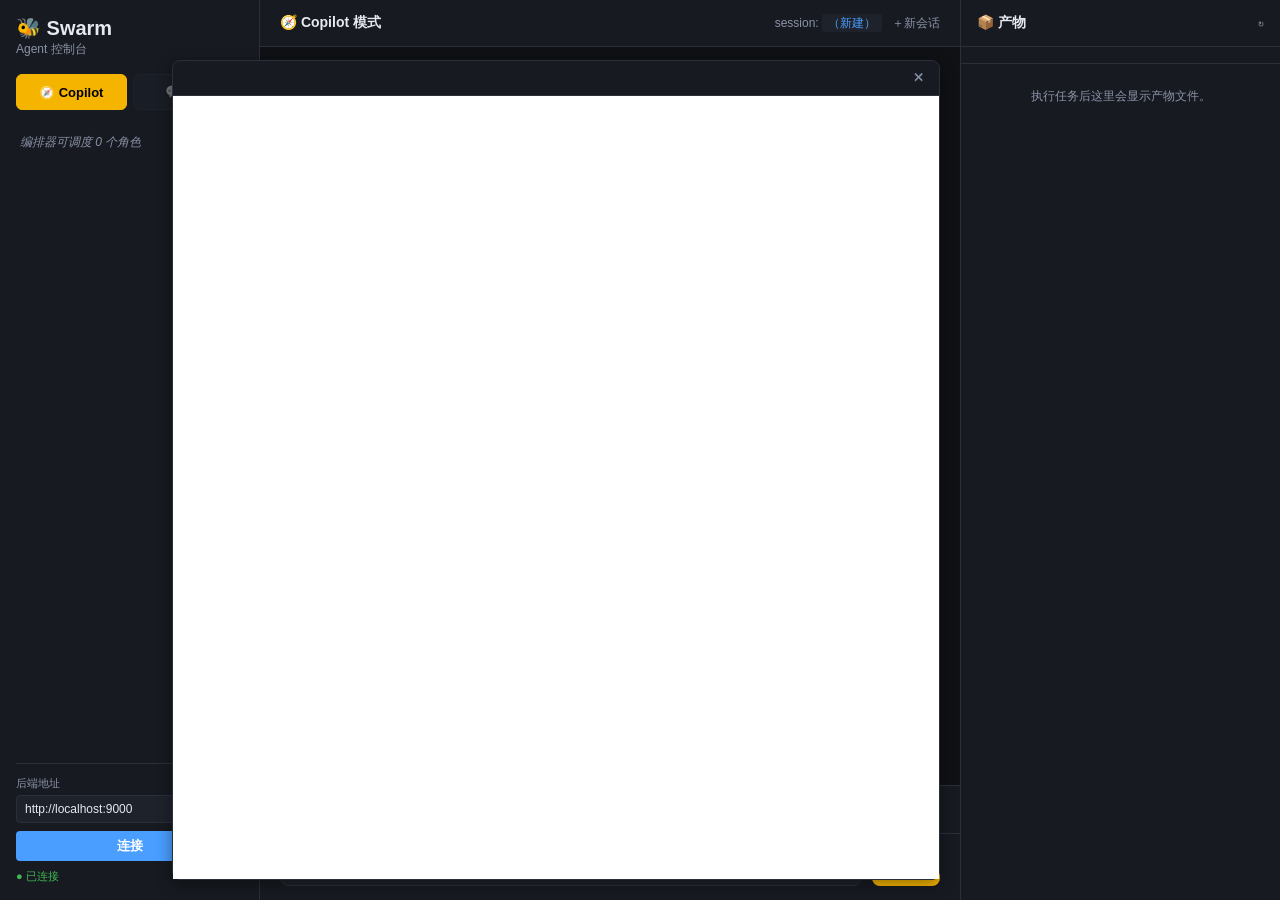
==== web/index.html @ 4f25d077 "feat: dual-mode Web UI + 10 A2A agents + direct-chat + streaming + real e2e validation Phase 1 — bac" ====
<!DOCTYPE html>
<html lang="zh-CN">
<head>
  <meta charset="UTF-8" />
  <meta name="viewport" content="width=device-width, initial-scale=1.0" />
  <title>🐝 Agent Swarm</title>
  <link rel="stylesheet" href="style.css" />
</head>
<body>
  <div class="app">
    <!-- 左侧：Agent 名册 -->
    <aside class="sidebar">
      <div class="sidebar-header">
        <h1>🐝 Swarm</h1>
        <span class="subtitle">Agent 控制台</span>
      </div>
      <div class="mode-toggle">
        <button id="mode-copilot" class="mode-btn active" title="和编排器对话，自动拆解并分派多个 Agent">🧭 Copilot</button>
        <button id="mode-direct" class="mode-btn" title="和单个 Agent 1:1 直聊" disabled>💬 直聊</button>
      </div>
      <div class="agent-roster" id="agent-roster">
        <div class="roster-hint">Copilot 模式：编排器自动调度</div>
      </div>
      <div class="sidebar-footer">
        <label class="config-label">后端地址
          <input id="backend-url" type="text" value="" placeholder="http://localhost:9000" />
        </label>
        <button id="connect-btn" class="connect-btn">连接</button>
        <span id="conn-status" class="conn-status disconnected">● 未连接</span>
      </div>
    </aside>

    <!-- 中间：对话区 -->
    <main class="chat-area">
      <div class="chat-header">
        <span id="chat-title">🧭 Copilot 模式</span>
        <div class="session-info">
          <span>session: <code id="session-id">（新建）</code></span>
          <button id="new-session-btn" class="text-btn" title="开新会话">＋新会话</button>
        </div>
      </div>
      <div class="messages" id="messages">
        <div class="empty-state">
          <div class="bee">🐝</div>
          <p>发送消息开始任务。</p>
          <p class="muted">Copilot 会自动拆解、分派 Agent；或切到「直聊」选一个 Agent 1:1 对话。</p>
        </div>
      </div>
      <div class="progress-bar" id="progress-bar" hidden>
        <div class="spinner"></div>
        <span id="progress-text">执行中…</span>
        <button id="cancel-btn" class="cancel-btn">取消</button>
      </div>
      <form class="input-bar" id="chat-form">
        <textarea id="chat-input" placeholder="描述你的任务…（Shift+Enter 换行）" rows="1"></textarea>
        <button type="submit" id="send-btn">发送</button>
      </form>
    </main>

    <!-- 右侧：产物面板 -->
    <aside class="artifacts-panel">
      <div class="artifacts-header">
        <h2>📦 产物</h2>
        <button id="refresh-artifacts" class="text-btn" title="刷新">↻</button>
      </div>
      <div class="task-meta" id="task-meta"></div>
      <div class="artifacts-list" id="artifacts-list">
        <div class="empty-hint">执行任务后这里会显示产物文件。</div>
      </div>
      <div class="artifact-preview" id="artifact-preview" hidden>
        <div class="preview-header">
          <span id="preview-name"></span>
          <button id="close-preview" class="text-btn">✕</button>
        </div>
        <iframe id="preview-frame" sandbox="allow-same-origin"></iframe>
      </div>
    </aside>
  </div>
  <script src="app.js"></script>
</body>
</html>
---- web/style.css ----
:root {
  --bg: #0f1115;
  --panel: #171a21;
  --panel-2: #1e222b;
  --border: #2a2f3a;
  --text: #e6e9ef;
  --muted: #8b93a7;
  --accent: #f5b400;
  --accent-2: #4a9eff;
  --success: #3fb950;
  --danger: #f85149;
  --shadow: 0 4px 16px rgba(0, 0, 0, 0.4);
}

* { box-sizing: border-box; margin: 0; padding: 0; }

body {
  font-family: -apple-system, BlinkMacSystemFont, "Segoe UI", Roboto, "Helvetica Neue", sans-serif;
  background: var(--bg);
  color: var(--text);
  height: 100vh;
  overflow: hidden;
  font-size: 14px;
}

.app {
  display: grid;
  grid-template-columns: 260px 1fr 320px;
  height: 100vh;
}

/* ── 侧栏 ───────────────────────────────────────────── */
.sidebar {
  background: var(--panel);
  border-right: 1px solid var(--border);
  display: flex;
  flex-direction: column;
  padding: 16px;
  gap: 16px;
  overflow: hidden;
}
.sidebar-header h1 { font-size: 20px; }
.sidebar-header .subtitle { color: var(--muted); font-size: 12px; }

.mode-toggle { display: flex; gap: 6px; }
.mode-btn {
  flex: 1;
  padding: 8px;
  background: var(--panel-2);
  border: 1px solid var(--border);
  color: var(--muted);
  border-radius: 6px;
  cursor: pointer;
  font-size: 13px;
  transition: all 0.15s;
}
.mode-btn.active { background: var(--accent); color: #000; border-color: var(--accent); font-weight: 600; }
.mode-btn:disabled { opacity: 0.4; cursor: not-allowed; }
.mode-btn:not(.active):not(:disabled):hover { border-color: var(--accent); color: var(--text); }

.agent-roster { flex: 1; overflow-y: auto; display: flex; flex-direction: column; gap: 4px; }
.roster-hint { color: var(--muted); font-size: 12px; padding: 8px 4px; font-style: italic; }
.agent-card {
  padding: 10px 12px;
  background: var(--panel-2);
  border: 1px solid transparent;
  border-radius: 6px;
  cursor: pointer;
  transition: all 0.15s;
}
.agent-card:hover { border-color: var(--border); }
.agent-card.selected { border-color: var(--accent-2); background: rgba(74, 158, 255, 0.12); }
.agent-card .agent-name { font-weight: 600; font-size: 13px; }
.agent-card .agent-desc { color: var(--muted); font-size: 11px; margin-top: 2px; line-height: 1.4; }

.sidebar-footer { display: flex; flex-direction: column; gap: 8px; padding-top: 12px; border-top: 1px solid var(--border); }
.config-label { display: flex; flex-direction: column; gap: 4px; font-size: 11px; color: var(--muted); }
.config-label input {
  background: var(--panel-2); border: 1px solid var(--border); color: var(--text);
  padding: 6px 8px; border-radius: 4px; font-size: 12px;
}
.connect-btn { padding: 6px; background: var(--accent-2); color: #fff; border: none; border-radius: 4px; cursor: pointer; font-weight: 600; }
.conn-status { font-size: 11px; }
.conn-status.connected { color: var(--success); }
.conn-status.disconnected { color: var(--danger); }

/* ── 对话区 ─────────────────────────────────────────── */
.chat-area { display: flex; flex-direction: column; background: var(--bg); }
.chat-header {
  padding: 14px 20px; border-bottom: 1px solid var(--border);
  display: flex; justify-content: space-between; align-items: center;
  background: var(--panel);
}
.chat-header #chat-title { font-weight: 600; }
.session-info { display: flex; align-items: center; gap: 10px; font-size: 12px; color: var(--muted); }
.session-info code { background: var(--panel-2); padding: 2px 6px; border-radius: 3px; color: var(--accent-2); }
.text-btn { background: none; border: none; color: var(--muted); cursor: pointer; font-size: 12px; }
.text-btn:hover { color: var(--text); }

.messages { flex: 1; overflow-y: auto; padding: 20px; display: flex; flex-direction: column; gap: 14px; }
.empty-state { text-align: center; margin: auto; color: var(--muted); }
.empty-state .bee { font-size: 48px; margin-bottom: 12px; }
.empty-state p { margin: 4px 0; }
.empty-state .muted { font-size: 12px; opacity: 0.7; }

.msg { display: flex; flex-direction: column; max-width: 80%; }
.msg.user { align-self: flex-end; align-items: flex-end; }
.msg.agent { align-self: flex-start; }
.msg .bubble {
  padding: 10px 14px; border-radius: 12px; line-height: 1.5; white-space: pre-wrap; word-break: break-word;
}
.msg.user .bubble { background: var(--accent-2); color: #fff; border-bottom-right-radius: 4px; }
.msg.agent .bubble { background: var(--panel-2); border: 1px solid var(--border); border-bottom-left-radius: 4px; }
.msg .role { font-size: 11px; color: var(--muted); margin-bottom: 3px; }

.msg.event { max-width: 100%; align-self: stretch; }
.event-row {
  display: flex; align-items: center; gap: 8px; padding: 5px 10px;
  background: rgba(245, 180, 0, 0.06); border-left: 2px solid var(--accent);
  border-radius: 3px; font-size: 12px; color: var(--muted);
}
.event-row .ev-icon { font-size: 13px; }
.event-row .ev-tool { color: var(--accent); font-weight: 600; }

.progress-bar {
  padding: 10px 20px; background: var(--panel); border-top: 1px solid var(--border);
  display: flex; align-items: center; gap: 12px; font-size: 13px;
}
.spinner {
  width: 14px; height: 14px; border: 2px solid var(--border); border-top-color: var(--accent);
  border-radius: 50%; animation: spin 0.8s linear infinite;
}
@keyframes spin { to { transform: rotate(360deg); } }
.cancel-btn { margin-left: auto; padding: 4px 10px; background: transparent; border: 1px solid var(--danger); color: var(--danger); border-radius: 4px; cursor: pointer; font-size: 12px; }

.input-bar { padding: 14px 20px; border-top: 1px solid var(--border); display: flex; gap: 10px; background: var(--panel); }
.input-bar textarea {
  flex: 1; background: var(--panel-2); border: 1px solid var(--border); color: var(--text);
  padding: 10px 12px; border-radius: 8px; font-size: 14px; font-family: inherit; resize: none; max-height: 120px;
}
.input-bar textarea:focus { outline: none; border-color: var(--accent-2); }
#send-btn {
  padding: 0 20px; background: var(--accent); color: #000; border: none; border-radius: 8px;
  cursor: pointer; font-weight: 600; font-size: 14px;
}
#send-btn:disabled { opacity: 0.5; cursor: not-allowed; }

/* ── 产物面板 ───────────────────────────────────────── */
.artifacts-panel { background: var(--panel); border-left: 1px solid var(--border); display: flex; flex-direction: column; overflow: hidden; }
.artifacts-header { padding: 14px 16px; border-bottom: 1px solid var(--border); display: flex; justify-content: space-between; align-items: center; }
.artifacts-header h2 { font-size: 14px; }
.task-meta { padding: 8px 16px; font-size: 11px; color: var(--muted); border-bottom: 1px solid var(--border); }
.artifacts-list { flex: 1; overflow-y: auto; padding: 8px; }
.empty-hint { color: var(--muted); font-size: 12px; padding: 16px; text-align: center; }
.artifact-item {
  padding: 8px 10px; border-radius: 5px; cursor: pointer; font-size: 12px;
  display: flex; justify-content: space-between; align-items: center; gap: 8px;
}
.artifact-item:hover { background: var(--panel-2); }
.artifact-item .fname { overflow: hidden; text-overflow: ellipsis; white-space: nowrap; }
.artifact-item .fsize { color: var(--muted); font-size: 10px; flex-shrink: 0; }

.artifact-preview { position: absolute; right: 340px; top: 60px; bottom: 20px; width: 60%; background: var(--panel); border: 1px solid var(--border); border-radius: 8px; display: flex; flex-direction: column; box-shadow: var(--shadow); }
.preview-header { padding: 10px 14px; border-bottom: 1px solid var(--border); display: flex; justify-content: space-between; align-items: center; font-size: 13px; }
#preview-frame { flex: 1; border: none; background: #fff; width: 100%; }
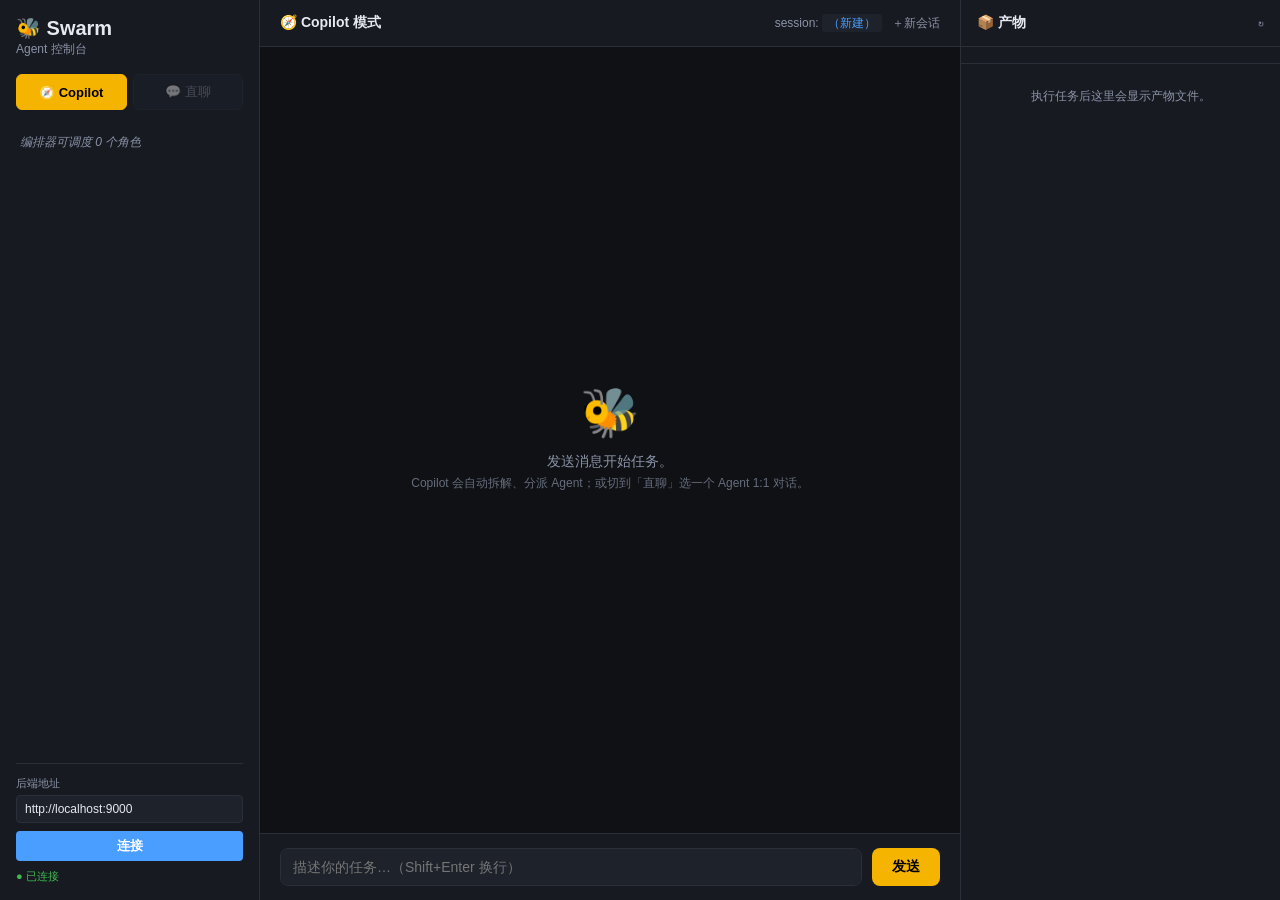
==== commit a0c25d1c: "fix(ui): robustly hide artifact-preview and bust cache" ====
--- a/web/index.html
+++ b/web/index.html
@@ -4,7 +4,7 @@
   <meta charset="UTF-8" />
   <meta name="viewport" content="width=device-width, initial-scale=1.0" />
   <title>🐝 Agent Swarm</title>
-  <link rel="stylesheet" href="style.css" />
+  <link rel="stylesheet" href="style.css?v=2" />
 </head>
 <body>
   <div class="app">
@@ -67,7 +67,7 @@
       <div class="artifacts-list" id="artifacts-list">
         <div class="empty-hint">执行任务后这里会显示产物文件。</div>
       </div>
-      <div class="artifact-preview" id="artifact-preview" hidden>
+      <div class="artifact-preview" id="artifact-preview" hidden style="display: none;">
         <div class="preview-header">
           <span id="preview-name"></span>
           <button id="close-preview" class="text-btn">✕</button>
@@ -76,6 +76,6 @@
       </div>
     </aside>
   </div>
-  <script src="app.js"></script>
+  <script src="app.js?v=2"></script>
 </body>
 </html>
--- a/web/style.css
+++ b/web/style.css
@@ -70,8 +70,12 @@
 }
 .agent-card:hover { border-color: var(--border); }
 .agent-card.selected { border-color: var(--accent-2); background: rgba(74, 158, 255, 0.12); }
-.agent-card .agent-name { font-weight: 600; font-size: 13px; }
+.agent-card.offline { opacity: 0.55; cursor: not-allowed; }
+.agent-card .agent-name { font-weight: 600; font-size: 13px; display: flex; align-items: center; gap: 6px; }
 .agent-card .agent-desc { color: var(--muted); font-size: 11px; margin-top: 2px; line-height: 1.4; }
+.status-dot { display: inline-block; width: 7px; height: 7px; border-radius: 50%; }
+.status-dot.online { background: var(--success); box-shadow: 0 0 0 2px rgba(63, 185, 80, 0.2); }
+.status-dot.offline { background: var(--danger); }
 
 .sidebar-footer { display: flex; flex-direction: column; gap: 8px; padding-top: 12px; border-top: 1px solid var(--border); }
 .config-label { display: flex; flex-direction: column; gap: 4px; font-size: 11px; color: var(--muted); }
@@ -160,6 +164,8 @@
 .artifact-item .fname { overflow: hidden; text-overflow: ellipsis; white-space: nowrap; }
 .artifact-item .fsize { color: var(--muted); font-size: 10px; flex-shrink: 0; }
 
+[hidden] { display: none !important; }
+
 .artifact-preview { position: absolute; right: 340px; top: 60px; bottom: 20px; width: 60%; background: var(--panel); border: 1px solid var(--border); border-radius: 8px; display: flex; flex-direction: column; box-shadow: var(--shadow); }
 .preview-header { padding: 10px 14px; border-bottom: 1px solid var(--border); display: flex; justify-content: space-between; align-items: center; font-size: 13px; }
 #preview-frame { flex: 1; border: none; background: #fff; width: 100%; }
